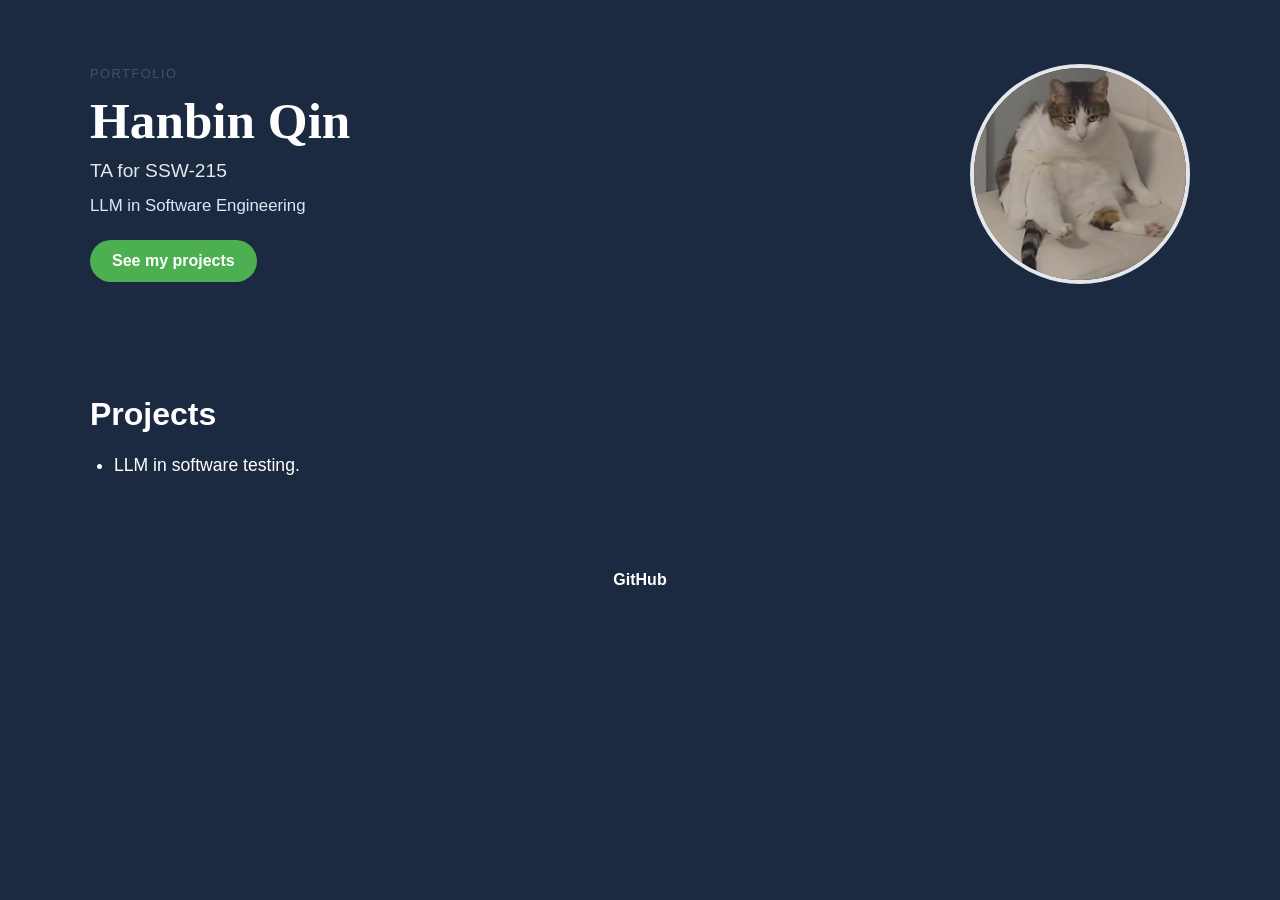
==== Labs/Lab4/index.html @ a73c6599 "Lab 4" ====
<!DOCTYPE html>
<html lang="en">
  <head>
    <meta charset="UTF-8" />
    <meta name="viewport" content="width=device-width, initial-scale=1.0" />
    <title>Hanbin Qin</title>
    <link rel="stylesheet" href="./style.css" />
  </head>
  <body>
    <header class="site-header">
      <div class="hero container">
        <div class="hero-copy">
          <p class="eyebrow">Portfolio</p>
          <h1>Hanbin Qin</h1>
          <p class="subtitle">TA for SSW-215</p>
          <p class="bio">LLM in Software Engineering</p>
          <a class="button-link" href="#projects">See my projects</a>
        </div>
        <div class="hero-media">
          <img src="assets/avatar.png" alt="Hanbin Qin avatar" width="220" height="220" />
        </div>
      </div>
    </header>

    <main>
      <section id="projects" class="container projects">
        <h2>Projects</h2>
        <ul>
          <li>LLM in software testing.</li>
        </ul>
      </section>
    </main>

    <footer class="site-footer">
      <div class="container footer-inner">
        <a href="https://github.com/HarveyQin" target="_blank" rel="noopener">GitHub</a>
      </div>
    </footer>
  </body>
</html>
---- Labs/Lab4/style.css ----
* {
  box-sizing: border-box;
}

html {
  scroll-behavior: smooth;
}

body {
  margin: 0;
  font-family: Arial, Helvetica, sans-serif;
  background: #1b2a41;
  color: #ffffff;
  overflow-x: hidden;
}

img {
  max-width: 100%;
  display: block;
}

.container {
  width: min(1100px, calc(100% - 32px));
  margin: 0 auto;
}

.site-header {
  background: #1b2a41;
  padding: 64px 0;
}

.hero {
  display: flex;
  align-items: center;
  justify-content: space-between;
  gap: 32px;
}

.hero-copy {
  flex: 1 1 auto;
}

.eyebrow {
  margin: 0 0 12px;
  text-transform: uppercase;
  letter-spacing: 0.12em;
  font-size: 0.8rem;
  color: #4a4f5d;
}

h1 {
  margin: 0;
  font-family: Georgia, "Times New Roman", serif;
  font-size: clamp(2.4rem, 4vw, 4rem);
  line-height: 1.1;
}

.subtitle {
  margin: 10px 0 0;
  font-size: 1.2rem;
  color: #e5e7eb;
}

.bio {
  margin: 14px 0 0;
  font-size: 1.05rem;
  color: #dfe7f3;
}

.button-link {
  display: inline-block;
  margin-top: 24px;
  padding: 12px 22px;
  border-radius: 999px;
  background: #4caf50;
  color: #ffffff;
  text-decoration: none;
  font-weight: 700;
}

.hero-media {
  flex: 0 0 220px;
}

.hero-media img {
  width: 220px;
  height: 220px;
  border-radius: 50%;
  object-fit: cover;
  border: 4px solid #e5e7eb;
}

.projects {
  padding: 48px 0 72px;
}

.projects h2 {
  margin: 0 0 18px;
  font-size: 2rem;
}

.projects ul {
  margin: 0;
  padding-left: 1.5rem;
}

.projects li {
  font-size: 1.1rem;
  line-height: 1.6;
}

.site-footer {
  background: #1b2a41;
  color: #ffffff;
  padding: 20px 0;
}

.footer-inner {
  display: flex;
  justify-content: center;
}

.site-footer a {
  color: #ffffff;
  text-decoration: none;
  font-weight: 600;
}

@media (max-width: 767px) {
  .site-header {
    padding: 48px 0;
  }

  .hero {
    flex-direction: column;
    align-items: flex-start;
    gap: 24px;
  }

  .hero-media {
    flex-basis: auto;
    width: 100%;
  }

  .hero-media img {
    width: min(220px, 100%);
    height: auto;
    aspect-ratio: 1;
  }

  .projects {
    padding-top: 32px;
    padding-bottom: 48px;
  }
}
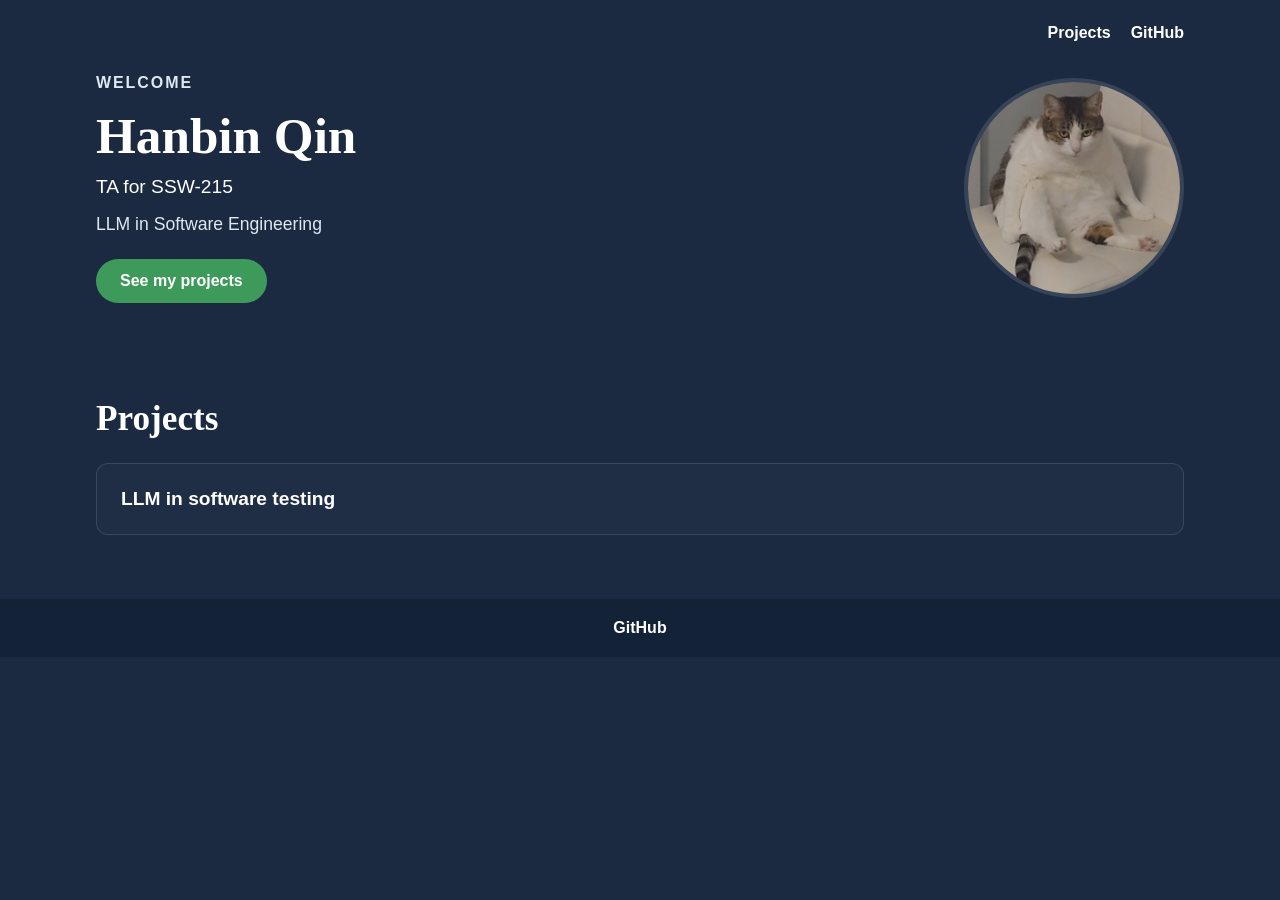
==== commit 633915aa: "feat: rebuild page with semantic structure and flex layout" ====
--- a/Labs/Lab4/index.html
+++ b/Labs/Lab4/index.html
@@ -8,26 +8,36 @@
   </head>
   <body>
     <header class="site-header">
-      <div class="hero container">
-        <div class="hero-copy">
-          <p class="eyebrow">Portfolio</p>
+      <nav class="top-nav" aria-label="Main navigation">
+        <a class="nav-link" href="#projects">Projects</a>
+        <a class="nav-link" href="https://github.com/HarveyQin" target="_blank" rel="noopener">GitHub</a>
+      </nav>
+
+      <div class="container hero">
+        <section class="hero-copy" aria-labelledby="welcome-heading">
+          <h2 id="welcome-heading" class="section-heading">Welcome</h2>
           <h1>Hanbin Qin</h1>
           <p class="subtitle">TA for SSW-215</p>
           <p class="bio">LLM in Software Engineering</p>
           <a class="button-link" href="#projects">See my projects</a>
-        </div>
-        <div class="hero-media">
+        </section>
+
+        <div class="hero-media" aria-label="Hanbin Qin portrait">
           <img src="assets/avatar.png" alt="Hanbin Qin avatar" width="220" height="220" />
         </div>
       </div>
     </header>
 
     <main>
-      <section id="projects" class="container projects">
-        <h2>Projects</h2>
-        <ul>
-          <li>LLM in software testing.</li>
-        </ul>
+      <section class="projects-section" id="projects" aria-labelledby="projects-heading">
+        <div class="container">
+          <h2 id="projects-heading">Projects</h2>
+          <div class="projects-grid">
+            <article class="card">
+              <h3>LLM in software testing</h3>
+            </article>
+          </div>
+        </div>
       </section>
     </main>
 
--- a/Labs/Lab4/style.css
+++ b/Labs/Lab4/style.css
@@ -1,5 +1,12 @@
-* {
-  box-sizing: border-box;
+*, *::before, *::after { box-sizing: border-box; }
+
+:root {
+  --navy-bg: #1b2a41;
+  --navy-deep: #142238;
+  --white: #ffffff;
+  --muted: #dfe7f3;
+  --green: #3d9a5b;
+  --soft-border: rgba(255, 255, 255, 0.12);
 }
 
 html {
@@ -9,110 +16,139 @@
 body {
   margin: 0;
   font-family: Arial, Helvetica, sans-serif;
-  background: #1b2a41;
-  color: #ffffff;
+  background: var(--navy-bg);
+  color: var(--white);
   overflow-x: hidden;
 }
 
+a {
+  color: inherit;
+}
+
 img {
+  display: block;
   max-width: 100%;
-  display: block;
 }
 
 .container {
-  width: min(1100px, calc(100% - 32px));
+  width: min(68rem, calc(100% - 2rem));
   margin: 0 auto;
 }
 
 .site-header {
-  background: #1b2a41;
-  padding: 64px 0;
+  background: var(--navy-bg);
+  padding: 1.5rem 0 3rem;
+}
+
+.top-nav {
+  display: flex;
+  justify-content: flex-end;
+  align-items: center;
+  gap: 1.25rem;
+  width: min(68rem, calc(100% - 2rem));
+  margin: 0 auto 2rem;
+}
+
+.nav-link {
+  color: var(--white);
+  text-decoration: none;
+  font-weight: 600;
 }
 
 .hero {
   display: flex;
   align-items: center;
   justify-content: space-between;
-  gap: 32px;
+  gap: 2rem;
 }
 
 .hero-copy {
-  flex: 1 1 auto;
+  flex: 1 1 20rem;
 }
 
-.eyebrow {
-  margin: 0 0 12px;
+.section-heading {
+  margin: 0 0 1rem;
+  font-size: 1rem;
+  letter-spacing: 0.12em;
   text-transform: uppercase;
-  letter-spacing: 0.12em;
-  font-size: 0.8rem;
-  color: #4a4f5d;
+  color: var(--muted);
 }
 
 h1 {
   margin: 0;
   font-family: Georgia, "Times New Roman", serif;
-  font-size: clamp(2.4rem, 4vw, 4rem);
+  font-size: clamp(2.7rem, 4vw, 4.5rem);
   line-height: 1.1;
 }
 
 .subtitle {
-  margin: 10px 0 0;
+  margin: 0.75rem 0 0;
   font-size: 1.2rem;
-  color: #e5e7eb;
+  color: var(--white);
 }
 
 .bio {
-  margin: 14px 0 0;
-  font-size: 1.05rem;
-  color: #dfe7f3;
+  margin: 1rem 0 0;
+  font-size: 1.1rem;
+  color: var(--muted);
 }
 
 .button-link {
   display: inline-block;
-  margin-top: 24px;
-  padding: 12px 22px;
+  margin-top: 1.5rem;
+  padding: 0.8rem 1.5rem;
   border-radius: 999px;
-  background: #4caf50;
-  color: #ffffff;
+  background: var(--green);
+  color: var(--white);
   text-decoration: none;
   font-weight: 700;
 }
 
 .hero-media {
-  flex: 0 0 220px;
+  flex: 0 0 13.75rem;
 }
 
 .hero-media img {
-  width: 220px;
-  height: 220px;
+  width: 13.75rem;
+  height: 13.75rem;
   border-radius: 50%;
   object-fit: cover;
-  border: 4px solid #e5e7eb;
+  border: 0.25rem solid var(--soft-border);
 }
 
-.projects {
-  padding: 48px 0 72px;
+.projects-section {
+  padding: 3rem 0 4rem;
 }
 
-.projects h2 {
-  margin: 0 0 18px;
-  font-size: 2rem;
+.projects-section h2 {
+  margin: 0 0 1.5rem;
+  font-family: Georgia, "Times New Roman", serif;
+  font-size: 2.2rem;
 }
 
-.projects ul {
-  margin: 0;
-  padding-left: 1.5rem;
+.projects-grid {
+  display: flex;
+  flex-wrap: wrap;
+  gap: 1rem;
 }
 
-.projects li {
-  font-size: 1.1rem;
-  line-height: 1.6;
+.card {
+  flex: 1 1 15rem;
+  padding: 1.5rem;
+  border: 0.0625rem solid var(--soft-border);
+  border-radius: 0.75rem;
+  background: rgba(255, 255, 255, 0.02);
+}
+
+.card h3 {
+  margin: 0;
+  font-size: 1.2rem;
+  font-weight: 600;
 }
 
 .site-footer {
-  background: #1b2a41;
-  color: #ffffff;
-  padding: 20px 0;
+  background: var(--navy-deep);
+  padding: 1.25rem 0;
 }
 
 .footer-inner {
@@ -121,35 +157,39 @@
 }
 
 .site-footer a {
-  color: #ffffff;
+  color: var(--white);
   text-decoration: none;
   font-weight: 600;
 }
 
 @media (max-width: 767px) {
   .site-header {
-    padding: 48px 0;
+    padding: 1.25rem 0 2.5rem;
+  }
+
+  .top-nav {
+    justify-content: center;
+    margin-bottom: 1.5rem;
   }
 
   .hero {
     flex-direction: column;
     align-items: flex-start;
-    gap: 24px;
+    gap: 1.5rem;
   }
 
   .hero-media {
+    width: 100%;
     flex-basis: auto;
-    width: 100%;
   }
 
   .hero-media img {
-    width: min(220px, 100%);
+    width: min(13.75rem, 100%);
     height: auto;
     aspect-ratio: 1;
   }
 
-  .projects {
-    padding-top: 32px;
-    padding-bottom: 48px;
+  .projects-grid {
+    flex-direction: column;
   }
 }
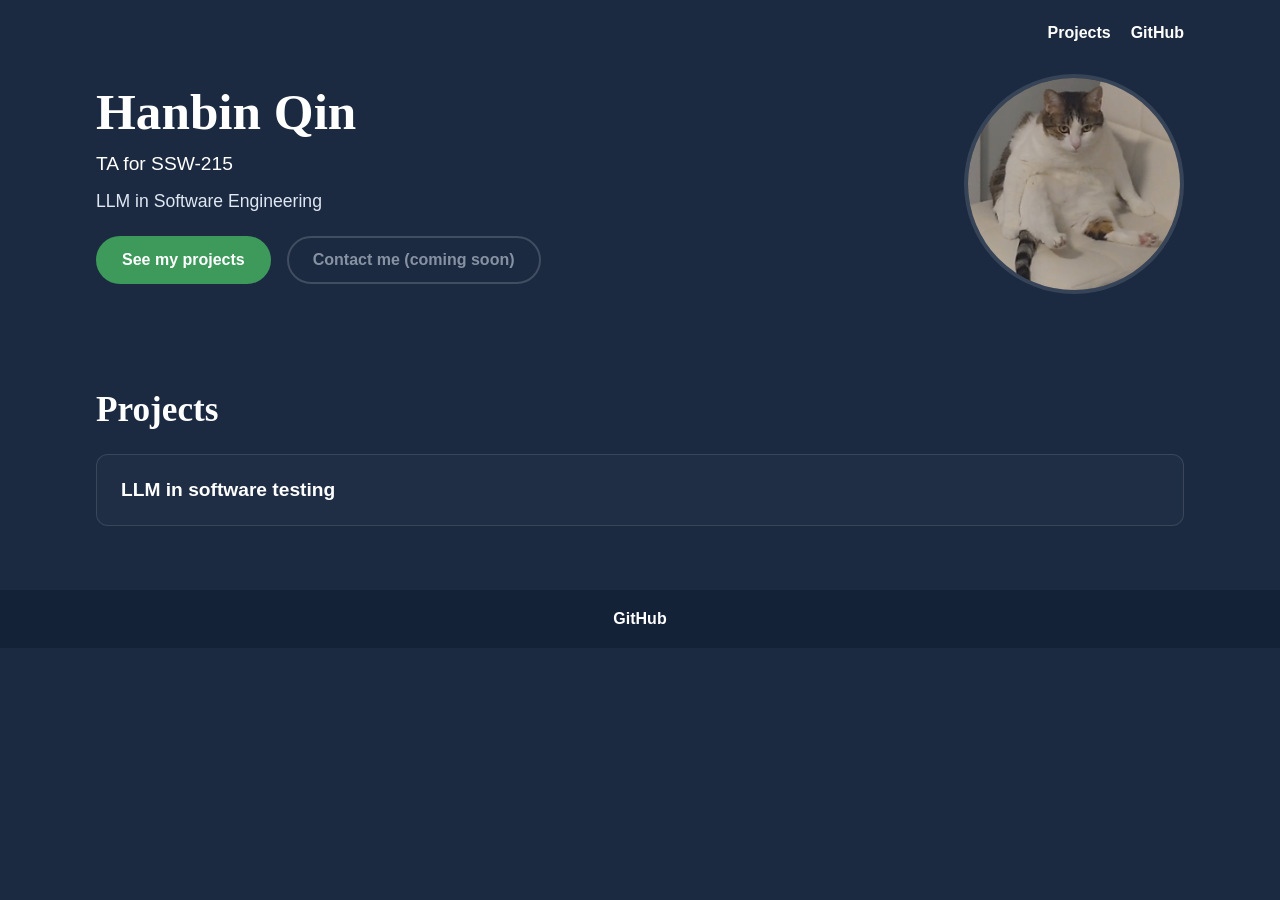
==== commit 3f7f72ef: "add the four interactive button states" ====
--- a/Labs/Lab4/index.html
+++ b/Labs/Lab4/index.html
@@ -13,19 +13,22 @@
         <a class="nav-link" href="https://github.com/HarveyQin" target="_blank" rel="noopener">GitHub</a>
       </nav>
 
-      <div class="container hero">
-        <section class="hero-copy" aria-labelledby="welcome-heading">
-          <h2 id="welcome-heading" class="section-heading">Welcome</h2>
-          <h1>Hanbin Qin</h1>
+      <section class="container hero" aria-labelledby="hero-title">
+        <div class="hero-copy">
+          <h1 id="hero-title">Hanbin Qin</h1>
           <p class="subtitle">TA for SSW-215</p>
           <p class="bio">LLM in Software Engineering</p>
-          <a class="button-link" href="#projects">See my projects</a>
-        </section>
+
+          <div class="action-row">
+            <a class="button-link" href="#projects">See my projects</a>
+            <button class="secondary-button" type="button" disabled>Contact me (coming soon)</button>
+          </div>
+        </div>
 
         <div class="hero-media" aria-label="Hanbin Qin portrait">
           <img src="assets/avatar.png" alt="Hanbin Qin avatar" width="220" height="220" />
         </div>
-      </div>
+      </section>
     </header>
 
     <main>
--- a/Labs/Lab4/style.css
+++ b/Labs/Lab4/style.css
@@ -6,7 +6,10 @@
   --white: #ffffff;
   --muted: #dfe7f3;
   --green: #3d9a5b;
+  --green-dark: #2d7345;
+  --green-soft: #c7f0d1;
   --soft-border: rgba(255, 255, 255, 0.12);
+  --disabled: #73859a;
 }
 
 html {
@@ -25,6 +28,10 @@
   color: inherit;
 }
 
+button {
+  font: inherit;
+}
+
 img {
   display: block;
   max-width: 100%;
@@ -64,14 +71,6 @@
 
 .hero-copy {
   flex: 1 1 20rem;
-}
-
-.section-heading {
-  margin: 0 0 1rem;
-  font-size: 1rem;
-  letter-spacing: 0.12em;
-  text-transform: uppercase;
-  color: var(--muted);
 }
 
 h1 {
@@ -93,15 +92,66 @@
   color: var(--muted);
 }
 
-.button-link {
-  display: inline-block;
+.action-row {
+  display: flex;
+  flex-wrap: wrap;
+  align-items: center;
+  gap: 1rem;
   margin-top: 1.5rem;
+}
+
+.button-link,
+.secondary-button {
+  display: inline-flex;
+  align-items: center;
+  justify-content: center;
+  min-height: 3rem;
   padding: 0.8rem 1.5rem;
   border-radius: 999px;
+  font-weight: 700;
+  text-decoration: none;
+  border: 0.125rem solid transparent;
+  transition: background-color 0.2s ease, transform 0.2s ease, box-shadow 0.2s ease, opacity 0.2s ease;
+}
+
+.button-link {
   background: var(--green);
   color: var(--white);
-  text-decoration: none;
-  font-weight: 700;
+}
+
+.button-link:hover {
+  background: var(--green-dark);
+  transform: translateY(-0.0625rem);
+}
+
+.button-link:focus-visible {
+  outline: none;
+  box-shadow: 0 0 0 0.25rem rgba(199, 240, 209, 0.8);
+  background: var(--green-dark);
+}
+
+.button-link:active {
+  background: #214f33;
+  transform: translateY(0);
+}
+
+.button-link:disabled {
+  background: var(--disabled);
+  cursor: not-allowed;
+  opacity: 0.75;
+}
+
+.secondary-button {
+  background: transparent;
+  color: var(--muted);
+  border-color: rgba(255, 255, 255, 0.3);
+  cursor: default;
+}
+
+.secondary-button:disabled {
+  opacity: 0.55;
+  cursor: not-allowed;
+  pointer-events: none;
 }
 
 .hero-media {
@@ -178,6 +228,16 @@
     gap: 1.5rem;
   }
 
+  .action-row {
+    flex-direction: column;
+    align-items: stretch;
+  }
+
+  .button-link,
+  .secondary-button {
+    width: 100%;
+  }
+
   .hero-media {
     width: 100%;
     flex-basis: auto;
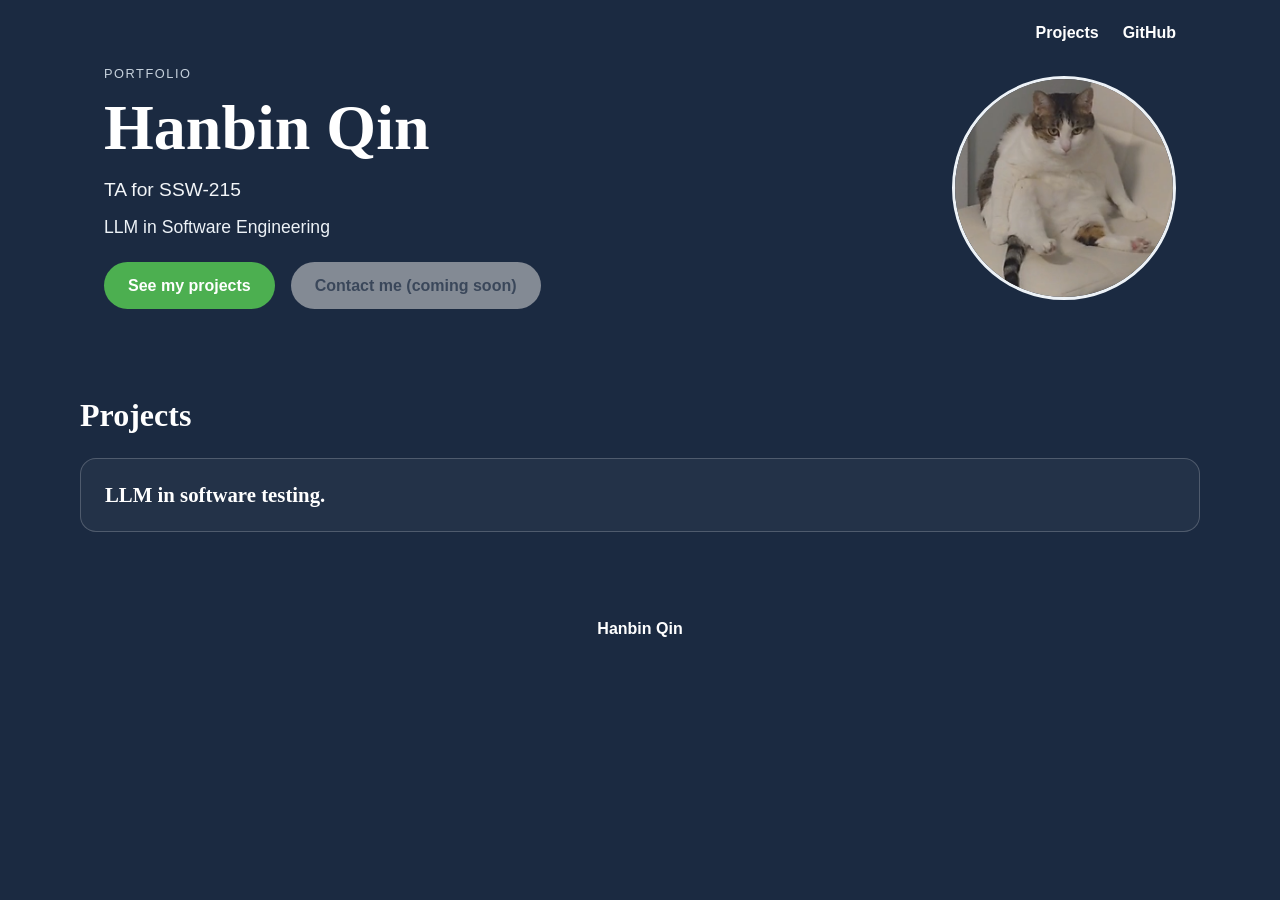
==== commit a5f98a52: "finishing lab5" ====
--- a/Labs/Lab4/index.html
+++ b/Labs/Lab4/index.html
@@ -9,45 +9,40 @@
   <body>
     <header class="site-header">
       <nav class="top-nav" aria-label="Main navigation">
-        <a class="nav-link" href="#projects">Projects</a>
-        <a class="nav-link" href="https://github.com/HarveyQin" target="_blank" rel="noopener">GitHub</a>
+        <a href="#projects">Projects</a>
+        <a href="https://github.com/HarveyQin" target="_blank" rel="noopener noreferrer">GitHub</a>
       </nav>
 
-      <section class="container hero" aria-labelledby="hero-title">
+      <section class="hero container" aria-labelledby="page-title">
         <div class="hero-copy">
-          <h1 id="hero-title">Hanbin Qin</h1>
+          <p class="eyebrow">Portfolio</p>
+          <h1 id="page-title">Hanbin Qin</h1>
           <p class="subtitle">TA for SSW-215</p>
           <p class="bio">LLM in Software Engineering</p>
-
-          <div class="action-row">
+          <div class="button-group">
             <a class="button-link" href="#projects">See my projects</a>
-            <button class="secondary-button" type="button" disabled>Contact me (coming soon)</button>
+            <button class="button-secondary" type="button" disabled>Contact me (coming soon)</button>
           </div>
         </div>
-
-        <div class="hero-media" aria-label="Hanbin Qin portrait">
-          <img src="assets/avatar.png" alt="Hanbin Qin avatar" width="220" height="220" />
+        <div class="hero-media">
+          <img src="assets/avatar.png" alt="Hanbin Qin avatar" />
         </div>
       </section>
     </header>
 
     <main>
-      <section class="projects-section" id="projects" aria-labelledby="projects-heading">
-        <div class="container">
-          <h2 id="projects-heading">Projects</h2>
-          <div class="projects-grid">
-            <article class="card">
-              <h3>LLM in software testing</h3>
-            </article>
-          </div>
+      <section class="projects-section container" id="projects" aria-labelledby="projects-heading">
+        <h2 id="projects-heading">Projects</h2>
+        <div class="card-grid">
+          <article class="card">
+            <h3>LLM in software testing.</h3>
+          </article>
         </div>
       </section>
     </main>
 
     <footer class="site-footer">
-      <div class="container footer-inner">
-        <a href="https://github.com/HarveyQin" target="_blank" rel="noopener">GitHub</a>
-      </div>
+      <p>Hanbin Qin</p>
     </footer>
   </body>
 </html>
--- a/Labs/Lab4/style.css
+++ b/Labs/Lab4/style.css
@@ -1,16 +1,4 @@
 *, *::before, *::after { box-sizing: border-box; }
-
-:root {
-  --navy-bg: #1b2a41;
-  --navy-deep: #142238;
-  --white: #ffffff;
-  --muted: #dfe7f3;
-  --green: #3d9a5b;
-  --green-dark: #2d7345;
-  --green-soft: #c7f0d1;
-  --soft-border: rgba(255, 255, 255, 0.12);
-  --disabled: #73859a;
-}
 
 html {
   scroll-behavior: smooth;
@@ -19,17 +7,9 @@
 body {
   margin: 0;
   font-family: Arial, Helvetica, sans-serif;
-  background: var(--navy-bg);
-  color: var(--white);
+  background: #1b2a41;
+  color: #ffffff;
   overflow-x: hidden;
-}
-
-a {
-  color: inherit;
-}
-
-button {
-  font: inherit;
 }
 
 img {
@@ -38,28 +18,45 @@
 }
 
 .container {
-  width: min(68rem, calc(100% - 2rem));
+  width: min(100%, 70rem);
   margin: 0 auto;
+  padding-left: 1.5rem;
+  padding-right: 1.5rem;
 }
 
 .site-header {
-  background: var(--navy-bg);
   padding: 1.5rem 0 3rem;
 }
 
 .top-nav {
   display: flex;
   justify-content: flex-end;
-  align-items: center;
-  gap: 1.25rem;
-  width: min(68rem, calc(100% - 2rem));
-  margin: 0 auto 2rem;
-}
-
-.nav-link {
-  color: var(--white);
+  gap: 1.5rem;
+  width: min(100%, 70rem);
+  margin: 0 auto;
+  padding: 0 1.5rem 1.5rem;
+}
+
+.top-nav a {
+  color: #ffffff;
   text-decoration: none;
   font-weight: 600;
+  transition: color 0.2s ease, text-decoration-color 0.2s ease;
+}
+
+.top-nav a:link,
+.top-nav a:visited {
+  color: #ffffff;
+}
+
+.top-nav a:hover,
+.top-nav a:focus-visible {
+  color: #a7e7c5;
+  text-decoration: underline;
+}
+
+.top-nav a:active {
+  color: #4caf50;
 }
 
 .hero {
@@ -70,156 +67,171 @@
 }
 
 .hero-copy {
-  flex: 1 1 20rem;
+  flex: 1 1 0;
+}
+
+.eyebrow {
+  margin: 0 0 0.75rem;
+  text-transform: uppercase;
+  letter-spacing: 0.12em;
+  font-size: 0.8rem;
+  color: #c6d1dc;
+}
+
+h1,
+h2,
+h3 {
+  font-family: Georgia, "Times New Roman", serif;
 }
 
 h1 {
   margin: 0;
-  font-family: Georgia, "Times New Roman", serif;
-  font-size: clamp(2.7rem, 4vw, 4.5rem);
+  font-size: clamp(2.5rem, 5vw, 4.5rem);
   line-height: 1.1;
 }
 
 .subtitle {
-  margin: 0.75rem 0 0;
+  margin: 1rem 0 0;
   font-size: 1.2rem;
-  color: var(--white);
+  color: #f2f5f8;
 }
 
 .bio {
   margin: 1rem 0 0;
   font-size: 1.1rem;
-  color: var(--muted);
-}
-
-.action-row {
+  color: #edf2f7;
+}
+
+.button-group {
   display: flex;
   flex-wrap: wrap;
-  align-items: center;
   gap: 1rem;
   margin-top: 1.5rem;
 }
 
 .button-link,
-.secondary-button {
-  display: inline-flex;
-  align-items: center;
-  justify-content: center;
-  min-height: 3rem;
-  padding: 0.8rem 1.5rem;
-  border-radius: 999px;
+.button-secondary {
+  display: inline-block;
+  padding: 0.9rem 1.5rem;
+  border-radius: 999rem;
+  border: none;
   font-weight: 700;
+  font-size: 1rem;
   text-decoration: none;
-  border: 0.125rem solid transparent;
-  transition: background-color 0.2s ease, transform 0.2s ease, box-shadow 0.2s ease, opacity 0.2s ease;
+  transition: background-color 0.2s ease, transform 0.2s ease, box-shadow 0.2s ease, opacity 0.2s ease, cursor 0.2s ease;
 }
 
 .button-link {
-  background: var(--green);
-  color: var(--white);
-}
-
-.button-link:hover {
-  background: var(--green-dark);
+  background: #4caf50;
+  color: #ffffff;
+}
+
+.button-link:link,
+.button-link:visited {
+  background: #4caf50;
+  color: #ffffff;
+}
+
+.button-link:hover,
+.button-link:focus-visible {
+  background: #5ec765;
+  box-shadow: 0 0.375rem 1rem rgba(76, 175, 80, 0.35);
   transform: translateY(-0.0625rem);
 }
 
-.button-link:focus-visible {
-  outline: none;
-  box-shadow: 0 0 0 0.25rem rgba(199, 240, 209, 0.8);
-  background: var(--green-dark);
-}
-
 .button-link:active {
-  background: #214f33;
+  background: #3f8f45;
   transform: translateY(0);
-}
-
-.button-link:disabled {
-  background: var(--disabled);
+  box-shadow: none;
+}
+
+.button-link:focus-visible,
+.top-nav a:focus-visible {
+  outline: 0.1875rem solid #d9f4de;
+  outline-offset: 0.1875rem;
+}
+
+.button-link:disabled,
+.button-secondary:disabled {
   cursor: not-allowed;
-  opacity: 0.75;
-}
-
-.secondary-button {
-  background: transparent;
-  color: var(--muted);
-  border-color: rgba(255, 255, 255, 0.3);
-  cursor: default;
-}
-
-.secondary-button:disabled {
   opacity: 0.55;
+}
+
+.button-secondary {
+  background: #d9d9d9;
+  color: #556070;
   cursor: not-allowed;
-  pointer-events: none;
+  opacity: 0.8;
+}
+
+.button-secondary:hover,
+.button-secondary:focus-visible,
+.button-secondary:active {
+  background: #d9d9d9;
+  box-shadow: none;
+  transform: none;
+  opacity: 0.8;
 }
 
 .hero-media {
-  flex: 0 0 13.75rem;
+  flex: 0 0 14rem;
 }
 
 .hero-media img {
-  width: 13.75rem;
-  height: 13.75rem;
+  width: 14rem;
+  height: 14rem;
   border-radius: 50%;
   object-fit: cover;
-  border: 0.25rem solid var(--soft-border);
+  border: 0.1875rem solid #edf2f7;
 }
 
 .projects-section {
-  padding: 3rem 0 4rem;
+  padding: 2.5rem 0 4rem;
 }
 
 .projects-section h2 {
   margin: 0 0 1.5rem;
-  font-family: Georgia, "Times New Roman", serif;
-  font-size: 2.2rem;
-}
-
-.projects-grid {
+  font-size: 2rem;
+}
+
+.card-grid {
   display: flex;
   flex-wrap: wrap;
-  gap: 1rem;
+  gap: 1.5rem;
 }
 
 .card {
   flex: 1 1 15rem;
   padding: 1.5rem;
-  border: 0.0625rem solid var(--soft-border);
-  border-radius: 0.75rem;
-  background: rgba(255, 255, 255, 0.02);
+  border: 0.0625rem solid rgba(255, 255, 255, 0.2);
+  border-radius: 1rem;
+  background: rgba(255, 255, 255, 0.04);
 }
 
 .card h3 {
   margin: 0;
-  font-size: 1.2rem;
+  font-size: 1.3rem;
+}
+
+.site-footer {
+  padding: 1.5rem 0 2rem;
+  text-align: center;
+}
+
+.site-footer p {
+  margin: 0;
+  color: #ffffff;
   font-weight: 600;
 }
 
-.site-footer {
-  background: var(--navy-deep);
-  padding: 1.25rem 0;
-}
-
-.footer-inner {
-  display: flex;
-  justify-content: center;
-}
-
-.site-footer a {
-  color: var(--white);
-  text-decoration: none;
-  font-weight: 600;
-}
-
-@media (max-width: 767px) {
+@media (max-width: 47.9375rem) {
   .site-header {
-    padding: 1.25rem 0 2.5rem;
+    padding-top: 1rem;
   }
 
   .top-nav {
     justify-content: center;
-    margin-bottom: 1.5rem;
+    flex-wrap: wrap;
   }
 
   .hero {
@@ -228,28 +240,22 @@
     gap: 1.5rem;
   }
 
-  .action-row {
-    flex-direction: column;
-    align-items: stretch;
-  }
-
-  .button-link,
-  .secondary-button {
-    width: 100%;
-  }
-
+  .hero-copy,
   .hero-media {
     width: 100%;
+  }
+
+  .hero-media {
     flex-basis: auto;
   }
 
   .hero-media img {
-    width: min(13.75rem, 100%);
+    width: min(14rem, 100%);
     height: auto;
     aspect-ratio: 1;
   }
 
-  .projects-grid {
-    flex-direction: column;
-  }
-}
+  .projects-section {
+    padding-top: 2rem;
+  }
+}
